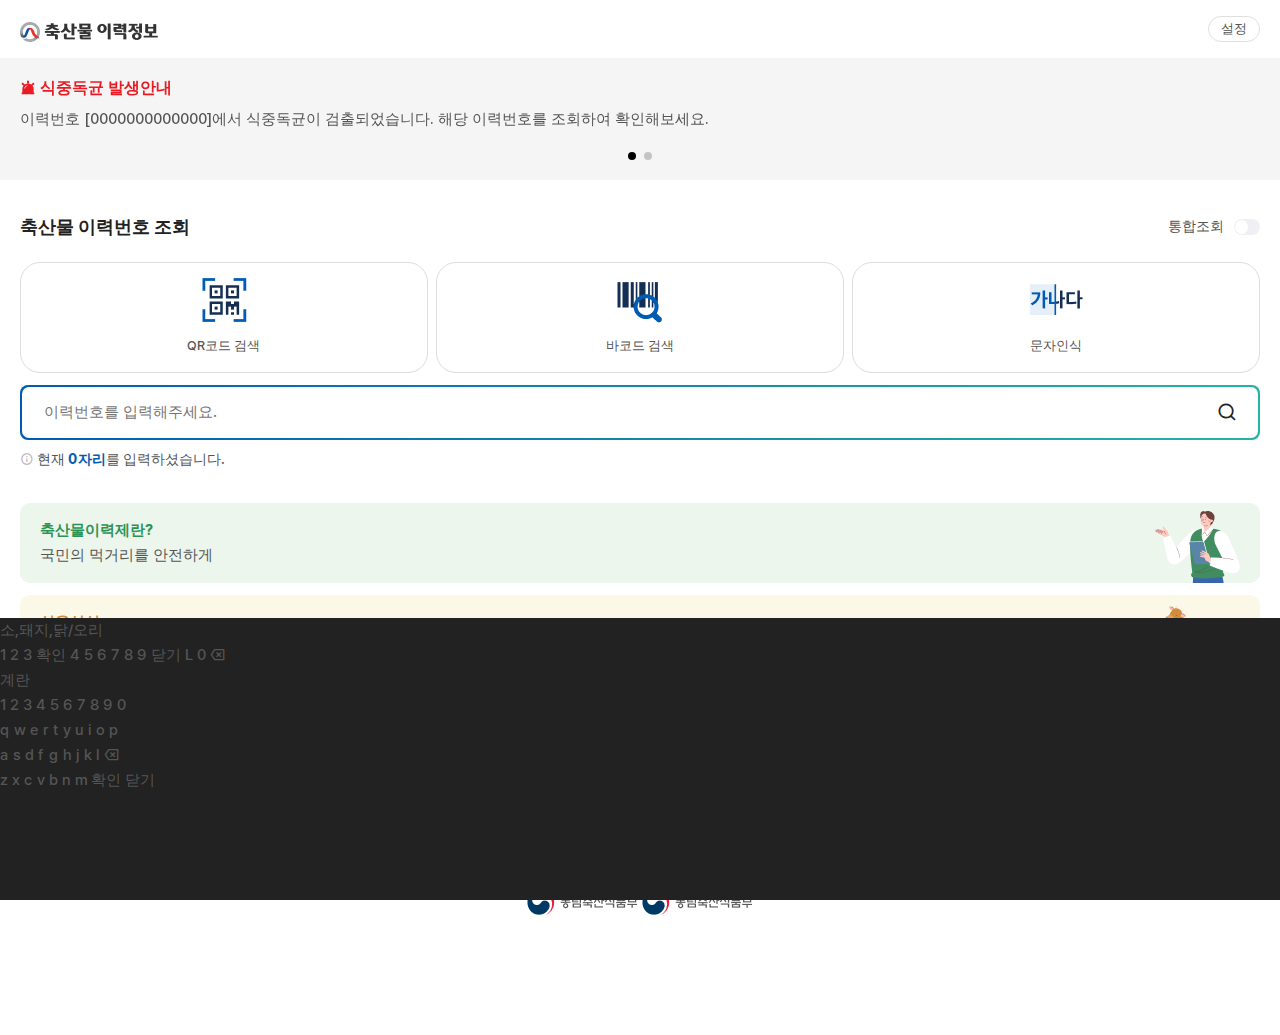
==== new/main/html/index.html @ 808675e8 "setting" ====
<!DOCTYPE html>
<html lang="ko">
<head>
    <meta charset="utf-8">
    <meta name="viewport" content="width=device-width,initial-scale=1.0,minimum-scale=1.0,maximum-scale=1.0,user-scalable=no">
    <title>프로젝트</title>
    
    <link rel="stylesheet" href="../css/default.css" />
    <link rel="stylesheet" href="../css/layout.css" />
    <link rel="stylesheet" href="../css/main.css" />
    <link rel="stylesheet" href="../css/swiper.min.css" />
</head>

<body>

<div id="wrap">

    <!-- 상단 -->
    <header id="header">
        <div class="header-wrap">
            <h1 class="header-logo"><a href=""><img src="../img/top_logo.png" alt="축산물 이력정보" /></a></h1>
            <a href="" class="header-set">설정</a>
        </div>
    </header>
    <!-- //상단 -->

    <main id="main">
        <section class="slide-banner">
            <div class="swiper">
                <div class="swiper-wrapper">
                    <a href="" class="swiper-slide">
                        <h4 class="slide-tit"><i class="ri-alarm-warning-fill"></i>식중독균 발생안내</h4>
                        <p class="slide-txt">이력번호 [0000000000000]에서 식중독균이 검출되었습니다. 해당 이력번호를 조회하여 확인해보세요.</p>
                    </a>
                    <a href="" class="swiper-slide">
                        <h4 class="slide-tit"><i class="ri-alarm-warning-fill"></i>식중독균 발생안내</h4>
                        <p class="slide-txt">이력번호 [0000000000000]에서 식중독균이 검출되었습니다. 해당 이력번호를 조회하여 확인해보세요.</p>
                    </a>
                </div>
                <div class="banner-controller-pagination"></div>
            </div>
        </section>
        <section class="section section1">
            <div class="tit-wrap">
                <h2 class="section-tit">축산물 이력번호 조회</h2>
                <p class="toggle-wrap">
                    <span class="toggle-tit">통합조회</span>
                    <input type="checkbox" role="switch" id="toggle" hidden> 
                    <label for="toggle" class="toggle-box"><span class="toggle-btn"></span></label>
                </p>
            </div>
            <ul class="search-list">
                <li><a href="" class="" title=""><img src="../img/icon01.png" alt=""><span>QR코드 검색</span></a></li>
                <li><a href="" class="" title=""><img src="../img/icon02.png" alt=""><span>바코드 검색</span></a></li>
                <li><a href="" class="" title=""><img src="../img/icon03.png" alt=""><span>문자인식</span></a></li>
            </ul>
            <div class="search-wrap">
                <div class="search-input"><span><input type="text" class="search-text" title="" placeholder="이력번호를 입력해주세요." inputmode = "none" oninput="onlyAlphaNum(this)" /> <a href="" class="search-btn"><i class="ri-search-line"></i><span>검색</span></a></span></div>
                <p class="check"><i class="ri-information-line"></i> 현재 <span><em>0</em>자리</span>를 입력하셨습니다.</p>
                <div class="key-wrap">
                    <div class="numeric-key active">
                        <button id="numericBtn">소,돼지,닭/오리</button>
                        <div class="key-box">
                            <div class="keyboard-numeric">
                                <div class="row">
                                  <button value="1">1</button>
                                  <button value="2">2</button>
                                  <button value="3">3</button>
                                  <button class="confirm-btn">확인</button>
                                  <button value="4">4</button>
                                  <button value="5">5</button>
                                  <button value="6">6</button>
                                  <button value="7">7</button>
                                  <button value="8">8</button>
                                  <button value="9">9</button>
                                  <button class="close-btn">닫기</button>
                                  <button value="L">L</button>
                                  <button value="0">0</button>
                                  <button value="delete" class="delete-btn"><i class="ri-delete-back-2-line"></i></button>
                                </div>
                        </div>
                    </div>
                    <div class="eng-key">
                        <button id="engBtn">계란</button>
                        <div class="key-box">
                            <div class="keyboard-eng">
                                <div class="row">
                                  <button value="1">1</button>
                                  <button value="2">2</button>
                                  <button value="3">3</button>
                                  <button value="4">4</button>
                                  <button value="5">5</button>
                                  <button value="6">6</button>
                                  <button value="7">7</button>
                                  <button value="8">8</button>
                                  <button value="9">9</button>
                                  <button value="0">0</button>
                                </div>
                                <div class="row">
                                  <button value="q">q</button>
                                  <button value="w">w</button>
                                  <button value="e">e</button>
                                  <button value="r">r</button>
                                  <button value="t">t</button>
                                  <button value="y">y</button>
                                  <button value="u">u</button>
                                  <button value="i">i</button>
                                  <button value="o">o</button>
                                  <button value="p">p</button>
                                </div>
                                <div class="row">
                                  <button value="a">a</button>
                                  <button value="s">s</button>
                                  <button value="d">d</button>
                                  <button value="f">f</button>
                                  <button value="g">g</button>
                                  <button value="h">h</button>
                                  <button value="j">j</button>
                                  <button value="k">k</button>
                                  <button value="l">l</button>
                                  <button value="delete" class="delete-btn"><i class="ri-delete-back-2-line"></i></button>
                                </div>
                                <div class="row">
                                  <button value="z">z</button>
                                  <button value="x">x</button>
                                  <button value="c">c</button>
                                  <button value="v">v</button>
                                  <button value="b">b</button>
                                  <button value="n">n</button>
                                  <button value="m">m</button>
                                  <button class="confirm-btn">확인</button>
                                  <button class="close-btn">닫기</button>
                                </div>
                        </div>
                    </div>
                </div>
            </div>
        </section>
        <section class="section section2">
            <ul class="bnr-list">
                <li>
                    <a href="">
                        <div>
                            <strong class="tit">축산물이력제란?</strong>
                            <span>국민의 먹거리를 안전하게</span>
                        </div>
                        <img src="../img/banner01.png" alt="">
                    </a>
                </li>
                <li>
                    <a href="">
                        <div>
                            <strong class="tit">식육상식</strong>
                            <span>알아두면 좋은 식육상식</span>
                        </div>
                        <img src="../img/banner02.png" alt="">
                    </a>
                </li>
                <li>
                    <a href="">
                        <div>
                            <strong class="tit">좋은 고기 고르는 요령</strong>
                            <span>효율적인 구매부터 주의점까지</span>
                        </div>
                        <img src="../img/banner03.png" alt="">
                    </a>
                </li>
            </ul>
            <p class="quick-list">
                <select name="quickLink" id="qckLink">
                    <option value="" disabled selected>축산물 누리집 바로가기</option>
                    <option value="링크1">링크1</option>
                    <option value="링크2">링크2</option>
                    <option value="링크3">링크3</option>
                </select>
            </p>
            <div class="foot-logo">
                <a href="" class="f_logo" title="새창열기" target="_blank"><img src="../img/foot_logo01.png" alt="농림축산식품부"/></a>
                <a href="" class="f_logo" title="새창열기" target="_blank"><img src="../img/foot_logo01.png" alt="농림축산검역본부"/></a>
            </div>
        </section>
    </main>

    <footer id="footer">
        <ul>
            <li><a href="" class=""><img src="../img/float_icon01.png" alt="" /><span>홈</span></a></li>
            <li><a href="" class=""><img src="../img/float_icon02.png" alt="" /><span>조회내역</span></a></li>
            <li><a href="" class=""><img src="../img/float_icon03.png" alt="" /><span>축산물정보</span></a></li>
            <li><a href="" class=""><img src="../img/float_icon04.png" alt="" /><span>조회배지</span></a></li>
        </ul>
    </footer>
    <!-- //하단 -->
</div>

<script type="text/javascript" src="../js/jquery-3.7.1.min.js"></script>
<script type="text/javascript" src="../js/swiper.min.js"></script>

<script type="text/javascript" src="../js/main.js"></script>
</body>
</html>
---- new/main/css/default.css ----
@charset "UTF-8";
@import url("../../font/remixicon/icon_remixicon.css");
@import url("../../font/pretendard/font_pretendard.css");
/*-------------------------------------------------
title       : 초기화
Author      : PLAN I
Create date : 2023-01-01
-------------------------------------------------*/
*,
*::before,
*::after {
  -webkit-box-sizing: inherit;
          box-sizing: inherit;
}

html {
  overflow: hidden;
  overflow-y: auto;
  -webkit-box-sizing: border-box;
          box-sizing: border-box;
  font-size: 10px;
}

body {
  overflow: hidden;
  margin: 0;
  padding: 0;
  line-height: 1.6666666667;
  font-family: "Pretendard";
  font-size: 1.5rem;
  color: #555;
  word-break: keep-all;
}

header, footer, main, section, article, nav, aside {
  display: block;
}

ul, ol, li, dl, dt, dd {
  margin: 0;
  padding: 0;
  list-style: none;
}

h1, h2, h3, h4, h5, h6, p, form, figure, figcaption {
  margin: 0;
  padding: 0;
}

fieldset, hr {
  display: block;
  margin: 0;
  padding: 0;
  border: 0 none;
}

input, select {
  max-width: 100%;
  vertical-align: middle;
}

input, select, button, textarea, optgroup {
  margin: 0;
  font-family: inherit;
  font-size: inherit;
  color: inherit;
}

select {
  -webkit-appearance: none;
     -moz-appearance: none;
          appearance: none;
}

select::-ms-expand {
  display: none;
}

address, em, i {
  font-style: normal;
}

strong {
  font-weight: 600;
}

a {
  color: inherit;
  text-decoration: none;
}

button {
  padding: 0;
  border: 0 none;
  background: none;
  cursor: pointer;
}

input[type=submit] {
  -webkit-appearance: none;
     -moz-appearance: none;
          appearance: none;
}

img {
  max-width: 100%;
  border: 0 none;
  font-size: 0;
  vertical-align: middle;
}

table {
  width: 100%;
  border-collapse: collapse;
}

caption, legend,
.sr_only, .hidden, .blind, .IR {
  float: left;
  overflow: hidden;
  width: 1px;
  height: 1px;
  margin: -1px;
  padding: 0;
  border: 0 none;
  clip: rect(0, 0, 0, 0);
}

#skip_nav {
  position: absolute;
  left: 0;
  top: -1000px;
  width: 100%;
  height: 0;
  z-index: 1000;
  line-height: 0;
  font-size: 0;
}
#skip_nav a {
  display: block;
  width: 100%;
  line-height: 0;
  font-size: 0;
  text-align: center;
}
#skip_nav a:focus, #skip_nav a:hover, #skip_nav a:active {
  position: absolute;
  left: 0;
  top: 1000px;
  height: 3rem;
  background-color: #20262c;
  font-size: 1.2rem;
  font-weight: 600;
  line-height: 3rem;
  color: #fff;
}

.txt_left {
  text-align: left !important;
}

.txt_center {
  text-align: center !important;
}

.txt_right {
  text-align: right !important;
}

.swiper-initialized {
  overflow: hidden;
}
.swiper-initialized > * {
  display: -webkit-box;
  display: -ms-flexbox;
  display: flex;
  overflow: visible !important;
}
.swiper-initialized > * > * {
  display: -webkit-box;
  display: -ms-flexbox;
  display: flex;
  -ms-flex-negative: 0;
      flex-shrink: 0;
}
---- new/main/css/layout.css ----
@charset "UTF-8";
/*-------------------------------------------------
title       : 레이아웃
Author      : PLAN I
Create date : 2024-11-22
-------------------------------------------------*/
.header-wrap {
  display: -webkit-box;
  display: -ms-flexbox;
  display: flex;
  -webkit-box-pack: justify;
      -ms-flex-pack: justify;
          justify-content: space-between;
  -webkit-box-align: center;
      -ms-flex-align: center;
          align-items: center;
  height: 5.8rem;
  padding: 0 2rem;
}
.header-wrap .header-set {
  display: inline-block;
  padding: 0 1.2rem;
  line-height: 2.4rem;
  border-radius: 2.4rem;
  font-size: 1.3rem;
  border: 1px solid #e0e0e0;
}

#footer {
  position: fixed;
  bottom: 0;
  left: 0;
  width: 100%;
  border: 1px solid #eee;
  border-radius: 3rem 3rem 0 0;
  padding: 1.8rem;
  background-color: #fff;
}
#footer ul {
  display: -webkit-box;
  display: -ms-flexbox;
  display: flex;
}
#footer li {
  -webkit-box-flex: 1;
      -ms-flex: 1 1 25%;
          flex: 1 1 25%;
  text-align: center;
}
#footer li:first-child {
  color: #005CB2;
}
#footer li + li {
  border-left: 1px solid #eee;
}
#footer li a {
  display: -webkit-box;
  display: -ms-flexbox;
  display: flex;
  -webkit-box-align: center;
      -ms-flex-align: center;
          align-items: center;
  -webkit-box-orient: vertical;
  -webkit-box-direction: normal;
      -ms-flex-direction: column;
          flex-direction: column;
}
#footer li img {
  margin-bottom: 1rem;
}
#footer li span {
  font-size: 1.3rem;
  font-weight: 500;
}
---- new/main/css/main.css ----
@charset "UTF-8";
/*-------------------------------------------------
title       : 메인
Author      : PLAN I
Create date : 2024-11-22
-------------------------------------------------*/
main {
  padding-bottom: 12rem;
}

.slide-banner {
  background-color: #F5F5F5;
  padding: 2rem;
}
.slide-banner .swiper-slide {
  display: block;
}
.slide-banner .slide-tit {
  font-size: 1.6rem;
  font-weight: 700;
  line-height: 1.3;
  color: #EC1B23;
  margin-bottom: 0.8rem;
}
.slide-banner .slide-tit i {
  display: inline-block;
  vertical-align: middle;
  margin-top: -0.3rem;
  margin-right: 0.4rem;
}
.slide-banner .slide-txt {
  font-weight: 500;
  font-size: 1.5rem;
  word-break: break-all;
}
.slide-banner .banner-controller-pagination {
  -webkit-box-pack: center;
      -ms-flex-pack: center;
          justify-content: center;
  margin-top: 2rem;
}
.slide-banner .swiper-pagination-bullet {
  background-color: rgba(0, 0, 0, 0.2);
  opacity: 1;
}
.slide-banner .swiper-pagination-bullet[class*=active] {
  background-color: #000;
}

.section {
  padding: 3.2rem 2rem 0 2rem;
}

.section-tit {
  font-size: 1.8rem;
  font-weight: 700;
  color: #222;
  margin-bottom: 2rem;
}

.tit-wrap {
  display: -webkit-box;
  display: -ms-flexbox;
  display: flex;
  -webkit-box-pack: justify;
      -ms-flex-pack: justify;
          justify-content: space-between;
  -webkit-box-align: center;
      -ms-flex-align: center;
          align-items: center;
  margin-bottom: 2rem;
}
.tit-wrap .section-tit {
  margin-bottom: 0;
}

.toggle-wrap .toggle-tit {
  color: #555;
  font-size: 1.4rem;
  font-weight: 500;
}
.toggle-wrap .toggle-box {
  width: 2.6rem;
  height: 1.6rem;
  display: inline-block;
  position: relative;
  border-radius: 3rem;
  background-color: #EFEFF4;
  cursor: pointer;
  vertical-align: middle;
  margin-left: 0.6rem;
}
.toggle-wrap .toggle-box .toggle-btn {
  width: 1.3rem;
  height: 1.4rem;
  position: absolute;
  top: 50%;
  left: 0.1rem;
  -webkit-transform: translateY(-50%);
          transform: translateY(-50%);
  border-radius: 50%;
  background: #fff;
}
.toggle-wrap #toggle:checked ~ .toggle-box {
  background: #005CB2;
}
.toggle-wrap #toggle:checked ~ .toggle-box .toggle-btn {
  left: calc(100% - 1.4rem);
  background: #fff;
}
.toggle-wrap .toggle-box, .toggle-wrap .toggle-btn {
  -webkit-transition: all 0.3s ease-in;
  transition: all 0.3s ease-in;
}

.search-list {
  display: -webkit-box;
  display: -ms-flexbox;
  display: flex;
  gap: 0.8rem;
}
.search-list li {
  width: calc(33.3333333333% - 0.5333333333rem);
}
.search-list li a {
  display: block;
  padding: 1.4rem 1rem;
  border: 1px solid #ddd;
  border-radius: 2rem;
  text-align: center;
}
.search-list li a img {
  display: block;
  margin: 0 auto 1rem auto;
}
.search-list li a span {
  font-size: 1.3rem;
  font-weight: 500;
}

.search-wrap {
  margin-top: 1.2rem;
}
.search-wrap .search-input {
  margin-bottom: 0.8rem;
  line-height: 4.8rem;
  background: linear-gradient(91.13deg, #005CB2 0%, #26B4A3 100%);
  padding: 0.2rem;
  border-radius: 0.8rem;
  overflow: hidden;
}
.search-wrap .search-input > span {
  display: inline-block;
  width: 100%;
  padding: 0 1rem 0 2rem;
  background-color: #fff;
  border-radius: 0.7rem;
  overflow: hidden;
  vertical-align: middle;
}
.search-wrap .search-input input {
  display: inline-block;
  width: calc(100% - 4.5rem);
  border: 0 none;
  line-height: 4.9rem;
  background-color: none;
  vertical-align: middle;
}
.search-wrap .search-input .search-btn {
  display: inline-block;
  width: 4rem;
  height: 4.9rem;
  color: #222;
  overflow: hidden;
  vertical-align: middle;
}
.search-wrap .search-input .search-btn i {
  display: block;
  width: 100%;
  height: 4.9rem;
  text-align: center;
  font-size: 2rem;
}
.search-wrap .check {
  font-size: 1.4rem;
  font-weight: 500;
}
.search-wrap .check span {
  color: #005CB2;
  font-weight: 700;
}
.search-wrap .check i {
  color: #bbb;
}

.key-wrap {
  position: fixed;
  left: 0;
  bottom: 0;
  width: 100%;
  min-height: 28.2rem;
  background-color: #222222;
  z-index: 10;
}

.bnr-list {
  margin-bottom: 3.2rem;
}
.bnr-list li {
  overflow: hidden;
  border-radius: 1rem;
}
.bnr-list li + li {
  margin-top: 1.2rem;
}
.bnr-list li:nth-child(1) {
  background-color: #ECF6EC;
}
.bnr-list li:nth-child(1) .tit {
  color: #2B9455;
}
.bnr-list li:nth-child(2) {
  background-color: #FCF8E7;
}
.bnr-list li:nth-child(2) .tit {
  color: #D18D3B;
}
.bnr-list li:nth-child(3) {
  background-color: #EBF5FF;
}
.bnr-list li:nth-child(3) .tit {
  color: #48759C;
}
.bnr-list a {
  display: -webkit-box;
  display: -ms-flexbox;
  display: flex;
  -webkit-box-pack: justify;
      -ms-flex-pack: justify;
          justify-content: space-between;
  -webkit-box-align: center;
      -ms-flex-align: center;
          align-items: center;
  padding: 0 2rem;
  min-height: 8rem;
}
.bnr-list a div {
  max-width: calc(100% - 9rem);
}
.bnr-list a strong, .bnr-list a span {
  display: block;
}
.bnr-list a strong {
  font-weight: 700;
}
.bnr-list a span {
  font-weight: 500;
}

.quick-list {
  position: relative;
}
.quick-list::after {
  content: "\ea4e";
  position: absolute;
  top: 50%;
  -webkit-transform: translateY(-50%);
          transform: translateY(-50%);
  right: 1.25rem;
  color: #222;
  font-size: 1.7rem;
  font-family: "remixicon";
}
.quick-list select {
  display: block;
  width: 100%;
  line-height: 4rem;
  border: 1px solid #ddd;
  padding: 0 2rem;
  border-radius: 0.8rem;
}
.quick-list option[value=""][disabled] {
  display: none;
}

.foot-logo {
  text-align: center;
  margin-top: 4.8rem;
}
.foot-logo .f_logo {
  display: inline-block;
}

@media (max-width: 359px) {
  .bnr-list a {
    padding: 0 1rem;
  }
}
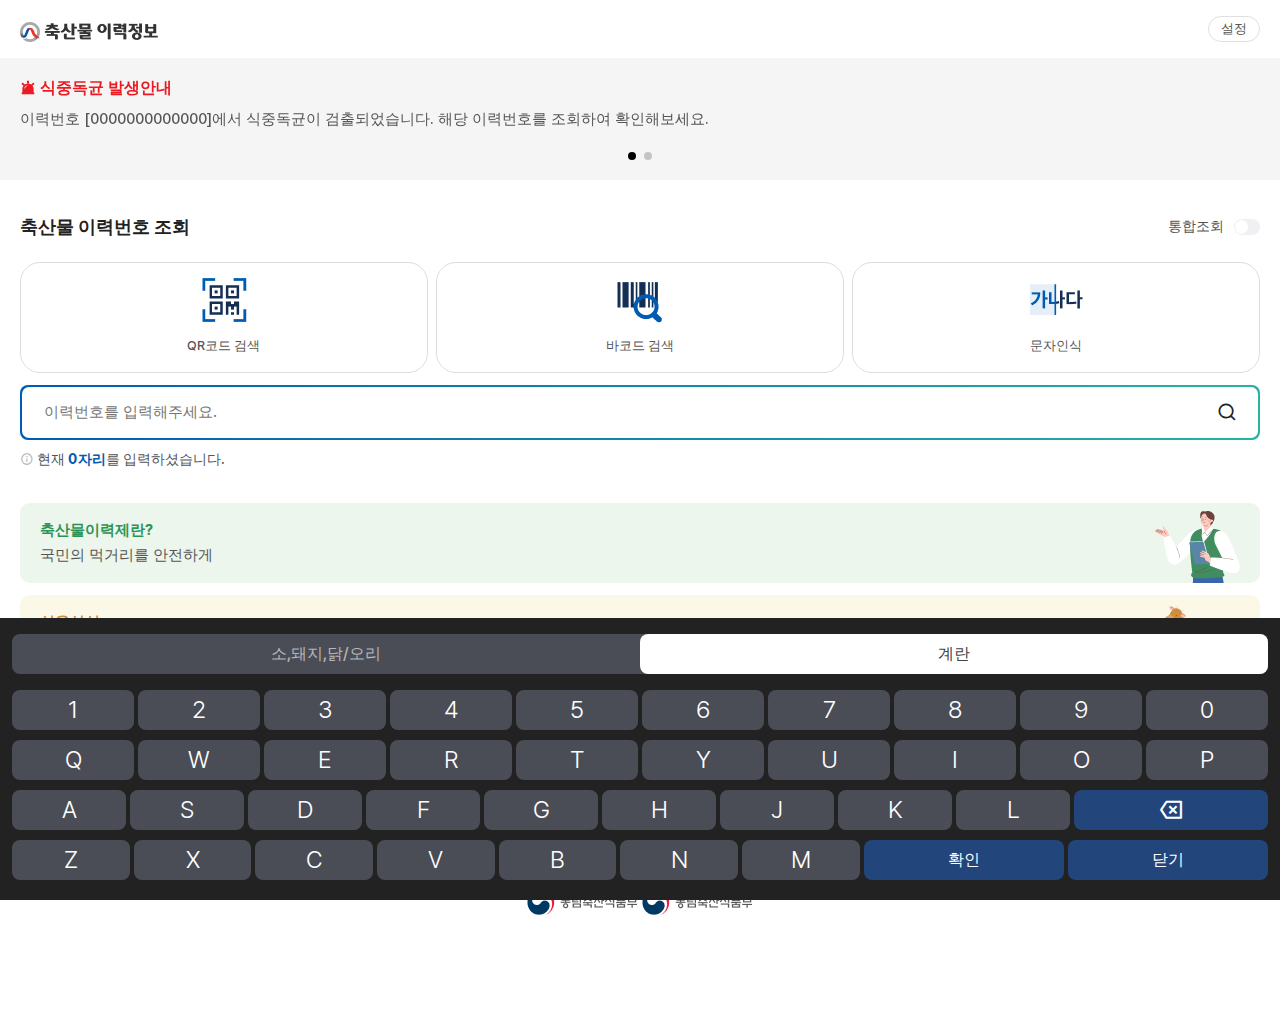
==== commit 9f7d0ba0: "마크업 변경" ====
--- a/new/main/html/index.html
+++ b/new/main/html/index.html
@@ -57,31 +57,30 @@
             <div class="search-wrap">
                 <div class="search-input"><span><input type="text" class="search-text" title="" placeholder="이력번호를 입력해주세요." inputmode = "none" oninput="onlyAlphaNum(this)" /> <a href="" class="search-btn"><i class="ri-search-line"></i><span>검색</span></a></span></div>
                 <p class="check"><i class="ri-information-line"></i> 현재 <span><em>0</em>자리</span>를 입력하셨습니다.</p>
-                <div class="key-wrap">
-                    <div class="numeric-key active">
-                        <button id="numericBtn">소,돼지,닭/오리</button>
+                <div class="key-wrap on">
+                    <div class="key-tab numeric-key ">
+                        <button id="numericBtn" class="tab_btn">소,돼지,닭/오리</button>
                         <div class="key-box">
                             <div class="keyboard-numeric">
-                                <div class="row">
-                                  <button value="1">1</button>
-                                  <button value="2">2</button>
-                                  <button value="3">3</button>
-                                  <button class="confirm-btn">확인</button>
-                                  <button value="4">4</button>
-                                  <button value="5">5</button>
-                                  <button value="6">6</button>
-                                  <button value="7">7</button>
-                                  <button value="8">8</button>
-                                  <button value="9">9</button>
-                                  <button class="close-btn">닫기</button>
-                                  <button value="L">L</button>
-                                  <button value="0">0</button>
-                                  <button value="delete" class="delete-btn"><i class="ri-delete-back-2-line"></i></button>
-                                </div>
+                                <button value="1">1</button>
+                                <button value="2">2</button>
+                                <button value="3">3</button>
+                                <button class="confirm-btn">확인</button>
+                                <button value="4">4</button>
+                                <button value="5">5</button>
+                                <button value="6">6</button>
+                                <button value="7">7</button>
+                                <button value="8">8</button>
+                                <button value="9">9</button>
+                                <button class="close-btn">닫기</button>
+                                <button value="L" class="l-btn">L</button>
+                                <button value="0">0</button>
+                                <button class="delete-btn"><i class="ri-delete-back-2-line"></i></button>
+                            </div>
                         </div>
                     </div>
-                    <div class="eng-key">
-                        <button id="engBtn">계란</button>
+                    <div class="key-tab eng-key active">
+                        <button id="engBtn" class="tab_btn">계란</button>
                         <div class="key-box">
                             <div class="keyboard-eng">
                                 <div class="row">
@@ -131,6 +130,7 @@
                                   <button class="confirm-btn">확인</button>
                                   <button class="close-btn">닫기</button>
                                 </div>
+                            </div>
                         </div>
                     </div>
                 </div>
--- a/new/main/css/main.css
+++ b/new/main/css/main.css
@@ -165,6 +165,7 @@
   line-height: 4.9rem;
   background-color: none;
   vertical-align: middle;
+  text-transform: uppercase;
 }
 .search-wrap .search-input .search-btn {
   display: inline-block;
@@ -194,13 +195,105 @@
 }
 
 .key-wrap {
+  display: none;
   position: fixed;
   left: 0;
   bottom: 0;
   width: 100%;
-  min-height: 28.2rem;
+  height: 28.2rem;
   background-color: #222222;
   z-index: 10;
+  padding: 7.2rem 1.2rem 0 1.2rem;
+}
+.key-wrap.on {
+  display: block;
+}
+.key-wrap .key-tab.active .key-box {
+  display: block;
+}
+.key-wrap .key-tab.active .tab_btn {
+  color: #424242;
+  background-color: #fff;
+}
+.key-wrap .key-box {
+  display: none;
+}
+.key-wrap .tab_btn {
+  position: absolute;
+  top: 1.6rem;
+  height: 4rem;
+  width: calc(50% - 1.2rem);
+  background-color: transparent;
+  color: rgba(255, 255, 255, 0.6);
+  border-radius: 0.8rem;
+  font-size: 1.6rem;
+}
+.key-wrap #numericBtn {
+  left: 1.2rem;
+}
+.key-wrap #numericBtn::before {
+  content: "";
+  position: absolute;
+  left: 0;
+  top: 0;
+  width: 200%;
+  height: 4rem;
+  z-index: -1;
+  background-color: #4A4D56;
+  border-radius: 0.8rem;
+}
+.key-wrap #engBtn {
+  left: 50%;
+}
+.key-wrap [class^=keyboard] button {
+  background-color: #4A4D56;
+  color: #fff;
+  border-radius: 0.8rem;
+  line-height: 4rem;
+  font-size: 2.4rem;
+  font-weight: 300;
+  text-transform: uppercase;
+}
+.key-wrap [class^=keyboard] .confirm-btn,
+.key-wrap [class^=keyboard] .close-btn {
+  font-size: 1.6rem;
+}
+.key-wrap [class^=keyboard] [class*=-btn] {
+  background-color: #22467C;
+}
+.key-wrap .keyboard-numeric {
+  display: grid;
+  gap: 0.6rem 0.8rem;
+  grid-template-columns: repeat(4, 1fr);
+}
+.key-wrap .keyboard-numeric .confirm-btn {
+  grid-column: 4/4;
+  grid-row: 1/3;
+}
+.key-wrap .keyboard-numeric .close-btn {
+  grid-column: 4/4;
+  grid-row: 3/5;
+}
+.key-wrap .keyboard-eng .row {
+  display: -webkit-box;
+  display: -ms-flexbox;
+  display: flex;
+  gap: 0.4rem;
+}
+.key-wrap .keyboard-eng .row + .row {
+  margin-top: 1rem;
+}
+.key-wrap .keyboard-eng .row button {
+  width: 10%;
+}
+.key-wrap .keyboard-eng .row button.delete-btn {
+  width: 17%;
+}
+.key-wrap .keyboard-eng .row button.confirm-btn {
+  width: 17%;
+}
+.key-wrap .keyboard-eng .row button.close-btn {
+  width: 17%;
 }
 
 .bnr-list {
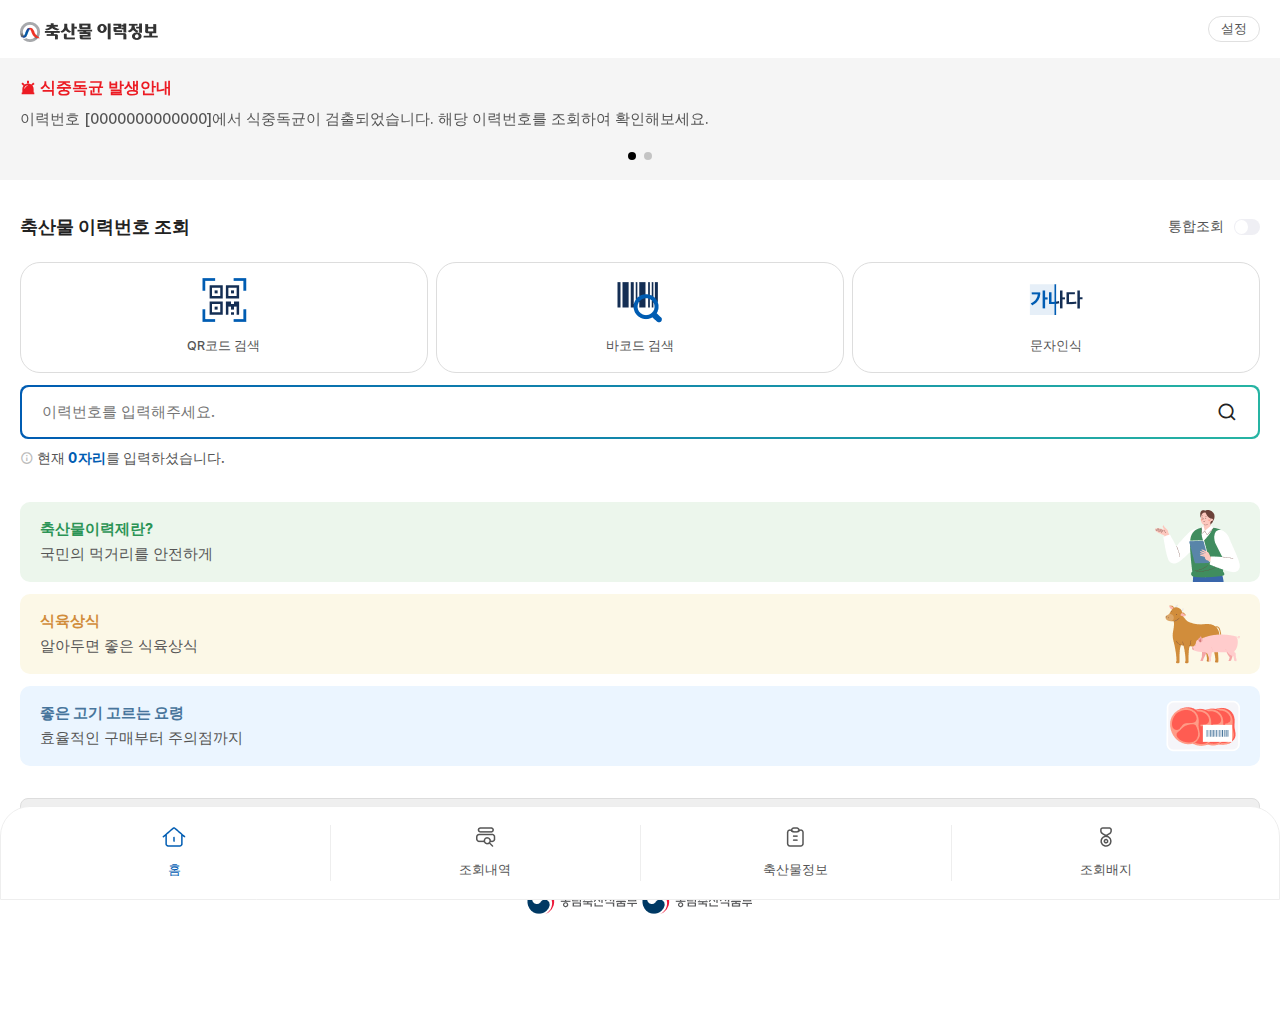
==== commit f97c1cbd: "test 최종?" ====
--- a/new/main/html/index.html
+++ b/new/main/html/index.html
@@ -55,13 +55,13 @@
                 <li><a href="" class="" title=""><img src="../img/icon03.png" alt=""><span>문자인식</span></a></li>
             </ul>
             <div class="search-wrap">
-                <div class="search-input"><span><input type="text" class="search-text" title="" placeholder="이력번호를 입력해주세요." inputmode = "none" oninput="onlyAlphaNum(this)" /> <a href="" class="search-btn"><i class="ri-search-line"></i><span>검색</span></a></span></div>
+                <div class="search-input"><span><input type="text" class="search-text" title="" placeholder="이력번호를 입력해주세요." inputmode = "none" /> <a href="" class="search-btn"><i class="ri-search-line"></i><span>검색</span></a></span></div>
                 <p class="check"><i class="ri-information-line"></i> 현재 <span><em>0</em>자리</span>를 입력하셨습니다.</p>
-                <div class="key-wrap on">
-                    <div class="key-tab numeric-key ">
+                <div class="key-wrap">
+                    <div class="key-tab numeric-key active">
                         <button id="numericBtn" class="tab_btn">소,돼지,닭/오리</button>
                         <div class="key-box">
-                            <div class="keyboard-numeric">
+                            <div class="keyboard numeric">
                                 <button value="1">1</button>
                                 <button value="2">2</button>
                                 <button value="3">3</button>
@@ -79,10 +79,10 @@
                             </div>
                         </div>
                     </div>
-                    <div class="key-tab eng-key active">
+                    <div class="key-tab eng-key">
                         <button id="engBtn" class="tab_btn">계란</button>
                         <div class="key-box">
-                            <div class="keyboard-eng">
+                            <div class="keyboard eng">
                                 <div class="row">
                                   <button value="1">1</button>
                                   <button value="2">2</button>
--- a/new/main/css/main.css
+++ b/new/main/css/main.css
@@ -162,8 +162,9 @@
   display: inline-block;
   width: calc(100% - 4.5rem);
   border: 0 none;
+  padding: 0;
   line-height: 4.9rem;
-  background-color: none;
+  background-color: transparent;
   vertical-align: middle;
   text-transform: uppercase;
 }
@@ -261,38 +262,38 @@
 .key-wrap [class^=keyboard] [class*=-btn] {
   background-color: #22467C;
 }
-.key-wrap .keyboard-numeric {
+.key-wrap .numeric {
   display: grid;
   gap: 0.6rem 0.8rem;
   grid-template-columns: repeat(4, 1fr);
 }
-.key-wrap .keyboard-numeric .confirm-btn {
+.key-wrap .numeric .confirm-btn {
   grid-column: 4/4;
   grid-row: 1/3;
 }
-.key-wrap .keyboard-numeric .close-btn {
+.key-wrap .numeric .close-btn {
   grid-column: 4/4;
   grid-row: 3/5;
 }
-.key-wrap .keyboard-eng .row {
+.key-wrap .eng .row {
   display: -webkit-box;
   display: -ms-flexbox;
   display: flex;
   gap: 0.4rem;
 }
-.key-wrap .keyboard-eng .row + .row {
+.key-wrap .eng .row + .row {
   margin-top: 1rem;
 }
-.key-wrap .keyboard-eng .row button {
+.key-wrap .eng .row button {
   width: 10%;
 }
-.key-wrap .keyboard-eng .row button.delete-btn {
+.key-wrap .eng .row button.delete-btn {
   width: 17%;
 }
-.key-wrap .keyboard-eng .row button.confirm-btn {
+.key-wrap .eng .row button.confirm-btn {
   width: 17%;
 }
-.key-wrap .keyboard-eng .row button.close-btn {
+.key-wrap .eng .row button.close-btn {
   width: 17%;
 }
 
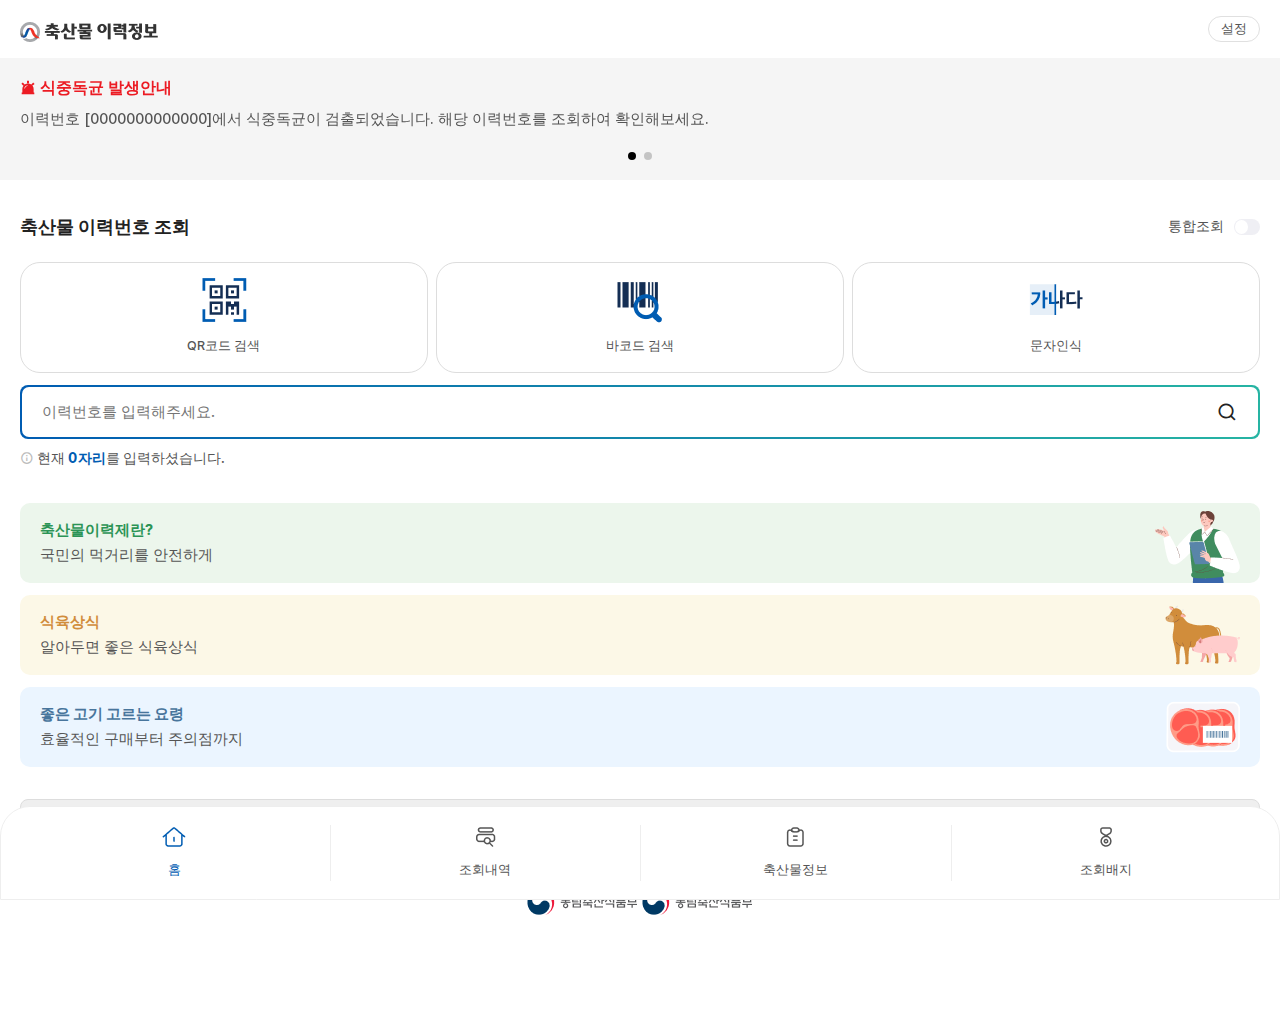
==== commit adfa62d2: "스크롤 테스트" ====
--- a/new/main/html/index.html
+++ b/new/main/html/index.html
@@ -55,7 +55,7 @@
                 <li><a href="" class="" title=""><img src="../img/icon03.png" alt=""><span>문자인식</span></a></li>
             </ul>
             <div class="search-wrap">
-                <div class="search-input"><span><input type="text" class="search-text" title="" placeholder="이력번호를 입력해주세요." inputmode = "none" /> <a href="" class="search-btn"><i class="ri-search-line"></i><span>검색</span></a></span></div>
+                <div class="search-input"><span><input type="text" id="recordNum" class="search-text" title="" placeholder="이력번호를 입력해주세요." inputmode="none" /> <a href="" class="search-btn"><i class="ri-search-line"></i><span>검색</span></a></span></div>
                 <p class="check"><i class="ri-information-line"></i> 현재 <span><em>0</em>자리</span>를 입력하셨습니다.</p>
                 <div class="key-wrap">
                     <div class="key-tab numeric-key active">
--- a/new/main/css/main.css
+++ b/new/main/css/main.css
@@ -183,6 +183,9 @@
   text-align: center;
   font-size: 2rem;
 }
+.search-wrap .search-text:focus {
+  outline: 2px solid #000;
+}
 .search-wrap .check {
   font-size: 1.4rem;
   font-weight: 500;
@@ -193,6 +196,8 @@
 }
 .search-wrap .check i {
   color: #bbb;
+  display: inline-block;
+  vertical-align: middle;
 }
 
 .key-wrap {
